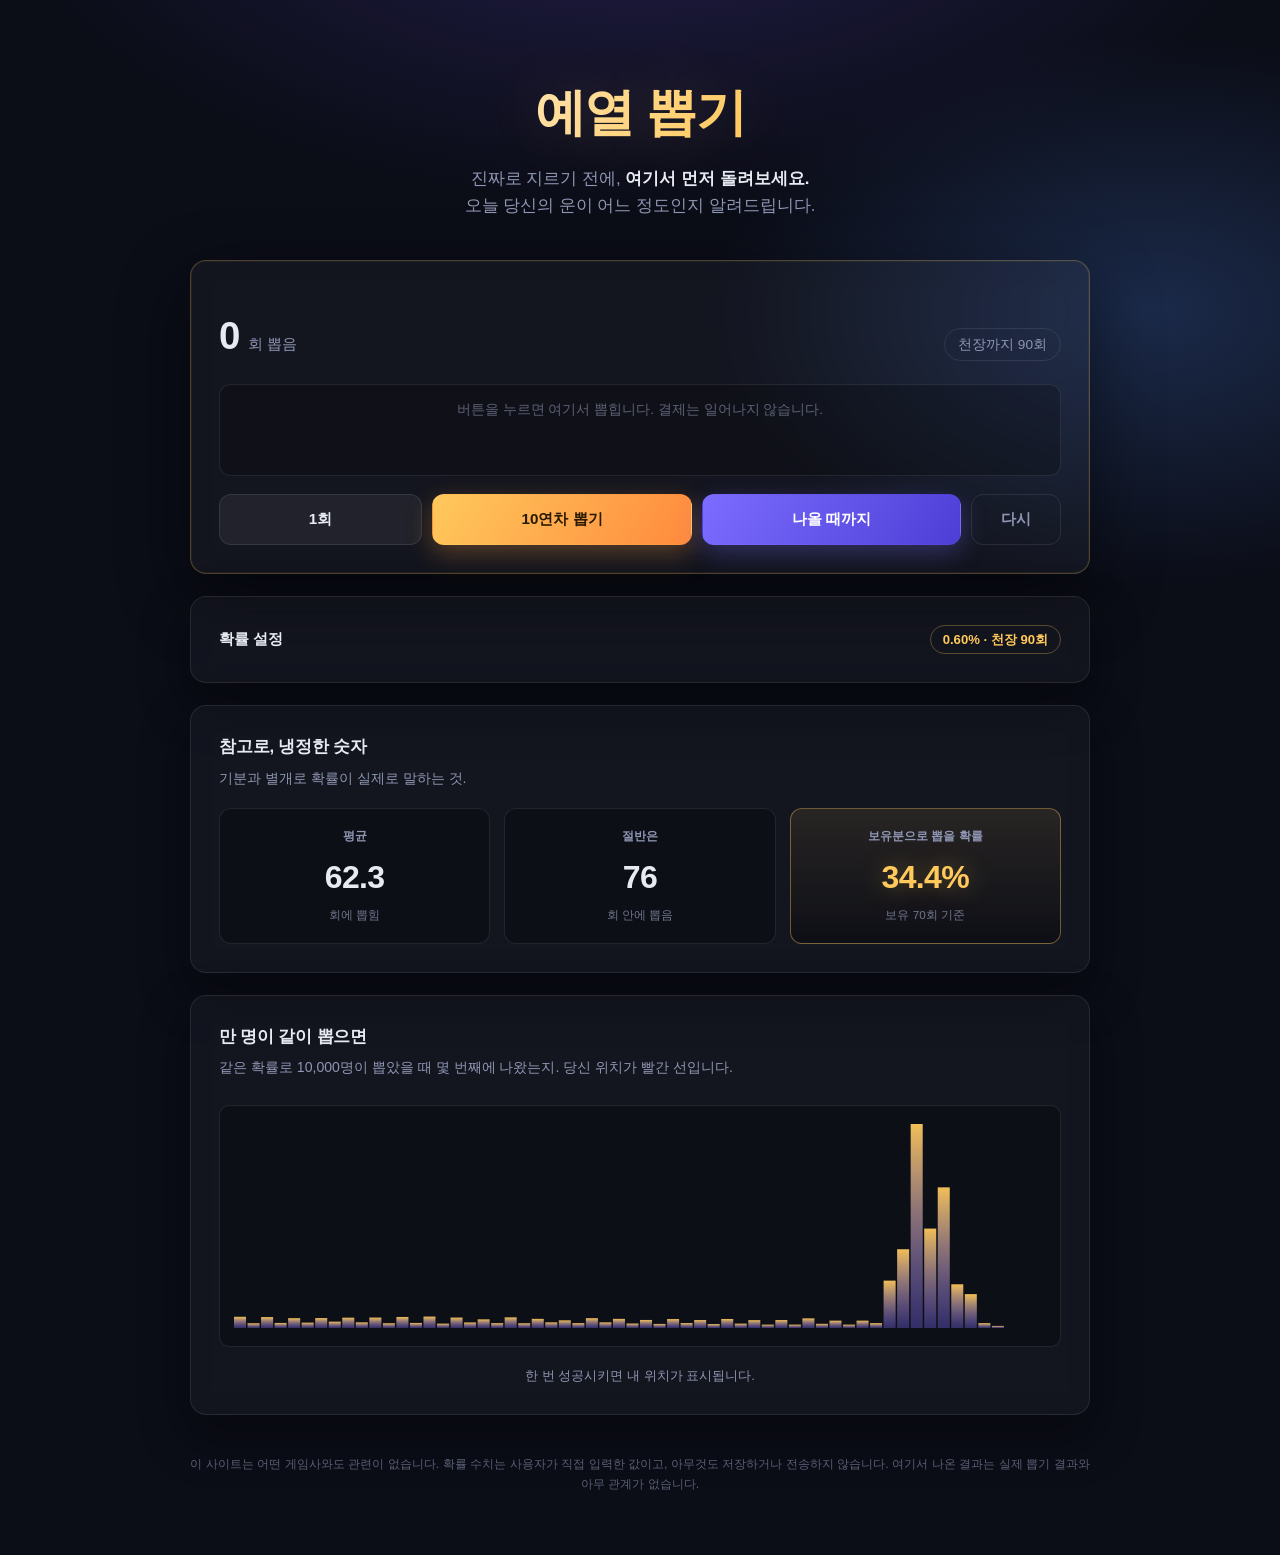
==== index.html @ e7410121 "예열 뽑기 시뮬레이터 첫 구현 진짜 가챠 전에 운을 시험하는 예행 뽑기. 계산기가 아니라 의식(ritual)이 상품이므로 뽑기 버튼을 최상단에, 확률 설정은 접어두고, 결과는 숫자" ====
<!DOCTYPE html>
<html lang="ko">
<head>
<meta charset="UTF-8">
<meta name="viewport" content="width=device-width, initial-scale=1.0">
<title>예열 뽑기 — 진짜 가챠 전에 돌려보는 운세 시뮬레이터</title>
<meta name="description" content="진짜 뽑기 전에 여기서 먼저 돌리세요. 오늘의 운이 상위 몇 %인지 판정해드립니다. 돈 안 드는 가챠, 예열 뽑기.">
<link rel="stylesheet" href="style.css">
</head>
<body>

<header class="hero">
  <h1>예열 뽑기</h1>
  <p class="sub">진짜로 지르기 전에, <strong>여기서 먼저 돌려보세요.</strong><br>오늘 당신의 운이 어느 정도인지 알려드립니다.</p>
</header>

<main>

<!-- ========== 1. 메인: 뽑기 ========== -->
<section class="panel panel-main">
  <div class="counter">
    <span id="pullCount">0</span><span class="counter-unit">회 뽑음</span>
    <span class="pity" id="pityText">천장까지 90회</span>
  </div>

  <div class="orbs" id="orbs">
    <div class="empty-msg">버튼을 누르면 여기서 뽑힙니다. 결제는 일어나지 않습니다.</div>
  </div>

  <div class="buttons">
    <button id="pull1" class="btn">1회</button>
    <button id="pull10" class="btn btn-primary">10연차 뽑기</button>
    <button id="pullAuto" class="btn btn-danger">나올 때까지</button>
    <button id="reset" class="btn btn-ghost">다시</button>
  </div>

  <div class="verdict" id="verdict" hidden>
    <div class="verdict-head" id="verdictHead"></div>
    <div class="verdict-rank" id="verdictRank"></div>
    <div class="verdict-omen" id="verdictOmen"></div>
    <div class="verdict-note" id="verdictNote"></div>
    <button class="btn btn-ghost btn-copy" id="copyBtn">결과 복사하기</button>
  </div>

  <div class="saved" id="saved" hidden>
    이번 방문에서 <strong id="savedCount">0</strong>번 대리로 뽑았습니다. 실제 결제 <strong>0원</strong>.
  </div>
</section>

<!-- ========== 2. 설정 (접힘) ========== -->
<section class="panel">
  <details class="setup" id="setupBox">
    <summary>확률 설정 <span class="summary-now" id="summaryNow">0.6% · 천장 90회</span></summary>

    <p class="hint">하는 게임의 확률표를 그대로 넣으세요. 어떤 게임이든 됩니다.</p>
    <div class="grid">
      <label>
        <span>기본 확률 <em>(%)</em></span>
        <input type="number" id="baseRate" value="0.6" min="0.01" max="100" step="0.01">
      </label>
      <label>
        <span>천장 <em>(N회에 확정)</em></span>
        <input type="number" id="hardPity" value="90" min="1" max="1000" step="1">
      </label>
      <label>
        <span>보유 뽑기 횟수</span>
        <input type="number" id="budget" value="70" min="0" max="1000" step="1">
      </label>
    </div>

    <div class="grid">
      <label>
        <span>소프트 천장 시작 <em>(회)</em></span>
        <input type="number" id="softStart" value="74" min="1" max="1000" step="1">
      </label>
      <label>
        <span>회당 상승폭 <em>(%p)</em></span>
        <input type="number" id="softInc" value="6" min="0" max="100" step="0.1">
      </label>
      <label class="check">
        <input type="checkbox" id="softOn" checked>
        <span>소프트 천장 사용</span>
      </label>
    </div>
  </details>
</section>

<!-- ========== 3. 계산 (보조) ========== -->
<section class="panel">
  <h2>참고로, 냉정한 숫자</h2>
  <p class="hint">기분과 별개로 확률이 실제로 말하는 것.</p>
  <div class="statgrid">
    <div class="stat">
      <div class="stat-label">평균</div>
      <div class="stat-value" id="evOut">—</div>
      <div class="stat-foot">회에 뽑힘</div>
    </div>
    <div class="stat">
      <div class="stat-label">절반은</div>
      <div class="stat-value" id="medianOut">—</div>
      <div class="stat-foot">회 안에 뽑음</div>
    </div>
    <div class="stat highlight">
      <div class="stat-label">보유분으로 뽑을 확률</div>
      <div class="stat-value" id="cdfOut">—</div>
      <div class="stat-foot" id="cdfFoot">—</div>
    </div>
  </div>
</section>

<!-- ========== 4. 만 명 분포 ========== -->
<section class="panel">
  <h2>만 명이 같이 뽑으면</h2>
  <p class="hint">같은 확률로 10,000명이 뽑았을 때 몇 번째에 나왔는지. 당신 위치가 빨간 선입니다.</p>
  <canvas id="chart" width="900" height="240"></canvas>
  <div class="chart-legend" id="chartLegend">한 번 성공시키면 내 위치가 표시됩니다.</div>
</section>

</main>

<footer>
  <p>이 사이트는 어떤 게임사와도 관련이 없습니다. 확률 수치는 사용자가 직접 입력한 값이고, 아무것도 저장하거나 전송하지 않습니다. 여기서 나온 결과는 실제 뽑기 결과와 아무 관계가 없습니다.</p>
</footer>

<script src="script.js"></script>
</body>
</html>
---- style.css ----
:root {
  --bg: #0b0d17;
  --bg-2: #131629;
  --panel: rgba(255, 255, 255, 0.035);
  --line: rgba(255, 255, 255, 0.09);
  --text: #e8eaf2;
  --muted: #8f96b3;
  --gold: #ffc95c;
  --gold-deep: #ff8a3d;
  --violet: #7c6cff;
  --red: #ff4d6d;
  --radius: 16px;
}

* { box-sizing: border-box; margin: 0; padding: 0; }

body {
  background:
    radial-gradient(1100px 600px at 50% -10%, #241f4d 0%, transparent 60%),
    radial-gradient(800px 500px at 90% 20%, #1b2a4a 0%, transparent 55%),
    var(--bg);
  color: var(--text);
  font-family: "Pretendard", -apple-system, "Segoe UI", "Malgun Gothic", sans-serif;
  line-height: 1.6;
  min-height: 100vh;
  padding-bottom: 60px;
  -webkit-font-smoothing: antialiased;
}

body.shake { animation: shake 0.45s cubic-bezier(.36,.07,.19,.97); }
@keyframes shake {
  10%, 90% { transform: translate(-2px, 1px); }
  20%, 80% { transform: translate(4px, -2px); }
  30%, 50%, 70% { transform: translate(-7px, 2px); }
  40%, 60% { transform: translate(7px, -1px); }
}

/* ---------- hero ---------- */
.hero {
  text-align: center;
  padding: 72px 20px 40px;
}
.hero h1 {
  font-size: clamp(2rem, 6vw, 3.2rem);
  font-weight: 800;
  letter-spacing: -0.03em;
  background: linear-gradient(120deg, #fff 20%, var(--gold) 60%, var(--gold-deep) 95%);
  -webkit-background-clip: text;
  background-clip: text;
  color: transparent;
  text-shadow: 0 0 60px rgba(255, 201, 92, 0.18);
}
.hero .sub { color: var(--muted); margin-top: 12px; font-size: 1.05rem; }
.hero .sub strong { color: var(--text); }

main {
  max-width: 940px;
  margin: 0 auto;
  padding: 0 20px;
  display: flex;
  flex-direction: column;
  gap: 22px;
}

/* ---------- panel ---------- */
.panel {
  background: var(--panel);
  border: 1px solid var(--line);
  border-radius: var(--radius);
  padding: 28px;
  backdrop-filter: blur(12px);
  box-shadow: 0 20px 50px rgba(0, 0, 0, 0.35);
}
.panel h2 {
  font-size: 1.05rem;
  font-weight: 700;
  letter-spacing: -0.01em;
  margin-bottom: 6px;
}
.hint { color: var(--muted); font-size: 0.88rem; margin-bottom: 18px; }

/* ---------- inputs ---------- */
.grid {
  display: grid;
  grid-template-columns: repeat(auto-fit, minmax(180px, 1fr));
  gap: 14px;
  margin-top: 14px;
}
label { display: flex; flex-direction: column; gap: 7px; }
label > span { font-size: 0.82rem; color: var(--muted); font-weight: 600; }
label em { font-style: normal; opacity: 0.65; font-weight: 400; }

input[type="number"] {
  background: rgba(0, 0, 0, 0.3);
  border: 1px solid var(--line);
  border-radius: 10px;
  color: var(--text);
  font-size: 1.15rem;
  font-weight: 700;
  font-variant-numeric: tabular-nums;
  padding: 12px 14px;
  width: 100%;
  transition: border-color 0.15s, box-shadow 0.15s;
}
input[type="number"]:focus {
  outline: none;
  border-color: var(--gold);
  box-shadow: 0 0 0 3px rgba(255, 201, 92, 0.13);
}

label.check { flex-direction: row; align-items: center; gap: 9px; align-self: end; padding-bottom: 12px; }
label.check input { width: 18px; height: 18px; accent-color: var(--gold); }
label.check span { color: var(--text); }

/* ---------- 메인 패널 (뽑기존) ---------- */
.panel-main {
  border-color: rgba(255, 201, 92, 0.25);
  box-shadow: 0 24px 70px rgba(0, 0, 0, 0.45), 0 0 0 1px rgba(255, 201, 92, 0.06) inset;
}

/* ---------- 설정 (접힘) ---------- */
.setup summary {
  cursor: pointer;
  font-size: 0.95rem;
  font-weight: 700;
  user-select: none;
  display: flex;
  align-items: center;
  gap: 10px;
}
.setup summary:hover { color: var(--gold); }
.summary-now {
  margin-left: auto;
  font-weight: 600;
  font-size: 0.82rem;
  color: var(--gold);
  font-variant-numeric: tabular-nums;
  border: 1px solid rgba(255, 201, 92, 0.3);
  border-radius: 999px;
  padding: 3px 12px;
}
.setup[open] summary { margin-bottom: 6px; }

/* ---------- stats ---------- */
.statgrid {
  display: grid;
  grid-template-columns: repeat(auto-fit, minmax(180px, 1fr));
  gap: 14px;
  margin-top: 16px;
}
.stat {
  background: rgba(0, 0, 0, 0.25);
  border: 1px solid var(--line);
  border-radius: 12px;
  padding: 18px;
  text-align: center;
}
.stat.highlight {
  border-color: rgba(255, 201, 92, 0.4);
  background: linear-gradient(180deg, rgba(255, 201, 92, 0.09), rgba(0, 0, 0, 0.25));
}
.stat-label { font-size: 0.78rem; color: var(--muted); font-weight: 600; }
.stat-value {
  font-size: 2rem;
  font-weight: 800;
  font-variant-numeric: tabular-nums;
  margin: 6px 0 2px;
  letter-spacing: -0.02em;
}
.stat.highlight .stat-value { color: var(--gold); text-shadow: 0 0 24px rgba(255, 201, 92, 0.35); }
.stat-foot { font-size: 0.74rem; color: var(--muted); opacity: 0.75; }

/* ---------- counter ---------- */
.counter {
  display: flex;
  align-items: baseline;
  gap: 8px;
  margin: 16px 0 18px;
  font-variant-numeric: tabular-nums;
}
#pullCount { font-size: 2.4rem; font-weight: 800; letter-spacing: -0.02em; }
.counter-unit { color: var(--muted); font-size: 0.95rem; }
.pity {
  margin-left: auto;
  font-size: 0.85rem;
  color: var(--muted);
  border: 1px solid var(--line);
  border-radius: 999px;
  padding: 5px 13px;
}
.pity.close { color: var(--gold); border-color: rgba(255, 201, 92, 0.45); }

/* ---------- orbs ---------- */
.orbs {
  display: flex;
  flex-wrap: wrap;
  gap: 8px;
  min-height: 92px;
  align-content: flex-start;
  background: rgba(0, 0, 0, 0.22);
  border: 1px solid var(--line);
  border-radius: 12px;
  padding: 14px;
  max-height: 220px;
  overflow-y: auto;
}
.empty-msg { color: var(--muted); font-size: 0.85rem; margin: auto; opacity: 0.6; }

.orb {
  width: 34px;
  height: 34px;
  border-radius: 50%;
  flex: 0 0 auto;
  background: radial-gradient(circle at 32% 30%, #4c5170, #23263a);
  border: 1px solid rgba(255, 255, 255, 0.08);
  animation: pop 0.28s cubic-bezier(.2, 1.5, .4, 1) backwards;
}
.orb.hit {
  background: radial-gradient(circle at 32% 30%, #fff2cc, var(--gold) 45%, var(--gold-deep));
  border-color: #ffe9b0;
  box-shadow: 0 0 24px rgba(255, 201, 92, 0.8), 0 0 60px rgba(255, 138, 61, 0.45);
  animation: pop 0.28s cubic-bezier(.2, 1.5, .4, 1) backwards, glow 1.4s ease-in-out infinite alternate;
}
@keyframes pop {
  from { transform: scale(0.2); opacity: 0; }
  to { transform: scale(1); opacity: 1; }
}
@keyframes glow {
  from { box-shadow: 0 0 20px rgba(255, 201, 92, 0.6), 0 0 44px rgba(255, 138, 61, 0.3); }
  to   { box-shadow: 0 0 34px rgba(255, 201, 92, 1), 0 0 80px rgba(255, 138, 61, 0.6); }
}

/* ---------- buttons ---------- */
.buttons { display: flex; flex-wrap: wrap; gap: 10px; margin-top: 18px; }
.btn {
  flex: 1 1 auto;
  min-width: 120px;
  border: 1px solid var(--line);
  background: rgba(255, 255, 255, 0.06);
  color: var(--text);
  font-family: inherit;
  font-size: 0.95rem;
  font-weight: 700;
  padding: 14px 18px;
  border-radius: 12px;
  cursor: pointer;
  transition: transform 0.12s, filter 0.15s, box-shadow 0.15s;
}
.btn:hover { filter: brightness(1.25); }
.btn:active { transform: scale(0.965); }
.btn:disabled { opacity: 0.4; cursor: not-allowed; }
.btn-primary {
  background: linear-gradient(120deg, var(--gold), var(--gold-deep));
  border-color: transparent;
  color: #2a1a00;
  box-shadow: 0 8px 26px rgba(255, 160, 60, 0.3);
}
.btn-danger {
  background: linear-gradient(120deg, var(--violet), #4d3fd6);
  border-color: transparent;
  color: #fff;
  box-shadow: 0 8px 26px rgba(124, 108, 255, 0.3);
}
.btn-ghost { background: transparent; color: var(--muted); flex: 0 0 auto; min-width: 90px; }

/* ---------- verdict ---------- */
.verdict {
  margin-top: 20px;
  padding: 22px;
  border-radius: 12px;
  text-align: center;
  border: 1px solid rgba(255, 201, 92, 0.35);
  background: linear-gradient(180deg, rgba(255, 201, 92, 0.12), rgba(0, 0, 0, 0.2));
  animation: rise 0.45s cubic-bezier(.2, .9, .3, 1) backwards;
}
@keyframes rise {
  from { transform: translateY(14px); opacity: 0; }
  to { transform: translateY(0); opacity: 1; }
}
.verdict-head { font-size: 1rem; color: var(--muted); font-weight: 600; }
.verdict-rank {
  font-size: clamp(1.8rem, 5vw, 2.6rem);
  font-weight: 800;
  letter-spacing: -0.02em;
  margin: 4px 0 2px;
  color: var(--gold);
  text-shadow: 0 0 30px rgba(255, 201, 92, 0.4);
}
.verdict-omen {
  font-size: 1.25rem;
  font-weight: 700;
  margin-bottom: 6px;
}
.verdict-note { color: var(--muted); font-size: 0.9rem; }
.btn-copy { margin-top: 16px; flex: 0 0 auto; }

/* ---------- 세션 카운터 ---------- */
.saved {
  margin-top: 16px;
  text-align: center;
  font-size: 0.85rem;
  color: var(--muted);
}
.saved strong { color: var(--gold); font-variant-numeric: tabular-nums; }

/* ---------- chart ---------- */
#chart {
  width: 100%;
  height: auto;
  margin-top: 8px;
  border-radius: 10px;
  background: rgba(0, 0, 0, 0.25);
  border: 1px solid var(--line);
}
.chart-legend { margin-top: 10px; font-size: 0.82rem; color: var(--muted); text-align: center; }

footer {
  max-width: 940px;
  margin: 40px auto 0;
  padding: 0 20px;
  color: var(--muted);
  font-size: 0.78rem;
  opacity: 0.6;
  text-align: center;
}

@media (prefers-reduced-motion: reduce) {
  *, *::before, *::after { animation: none !important; transition: none !important; }
}
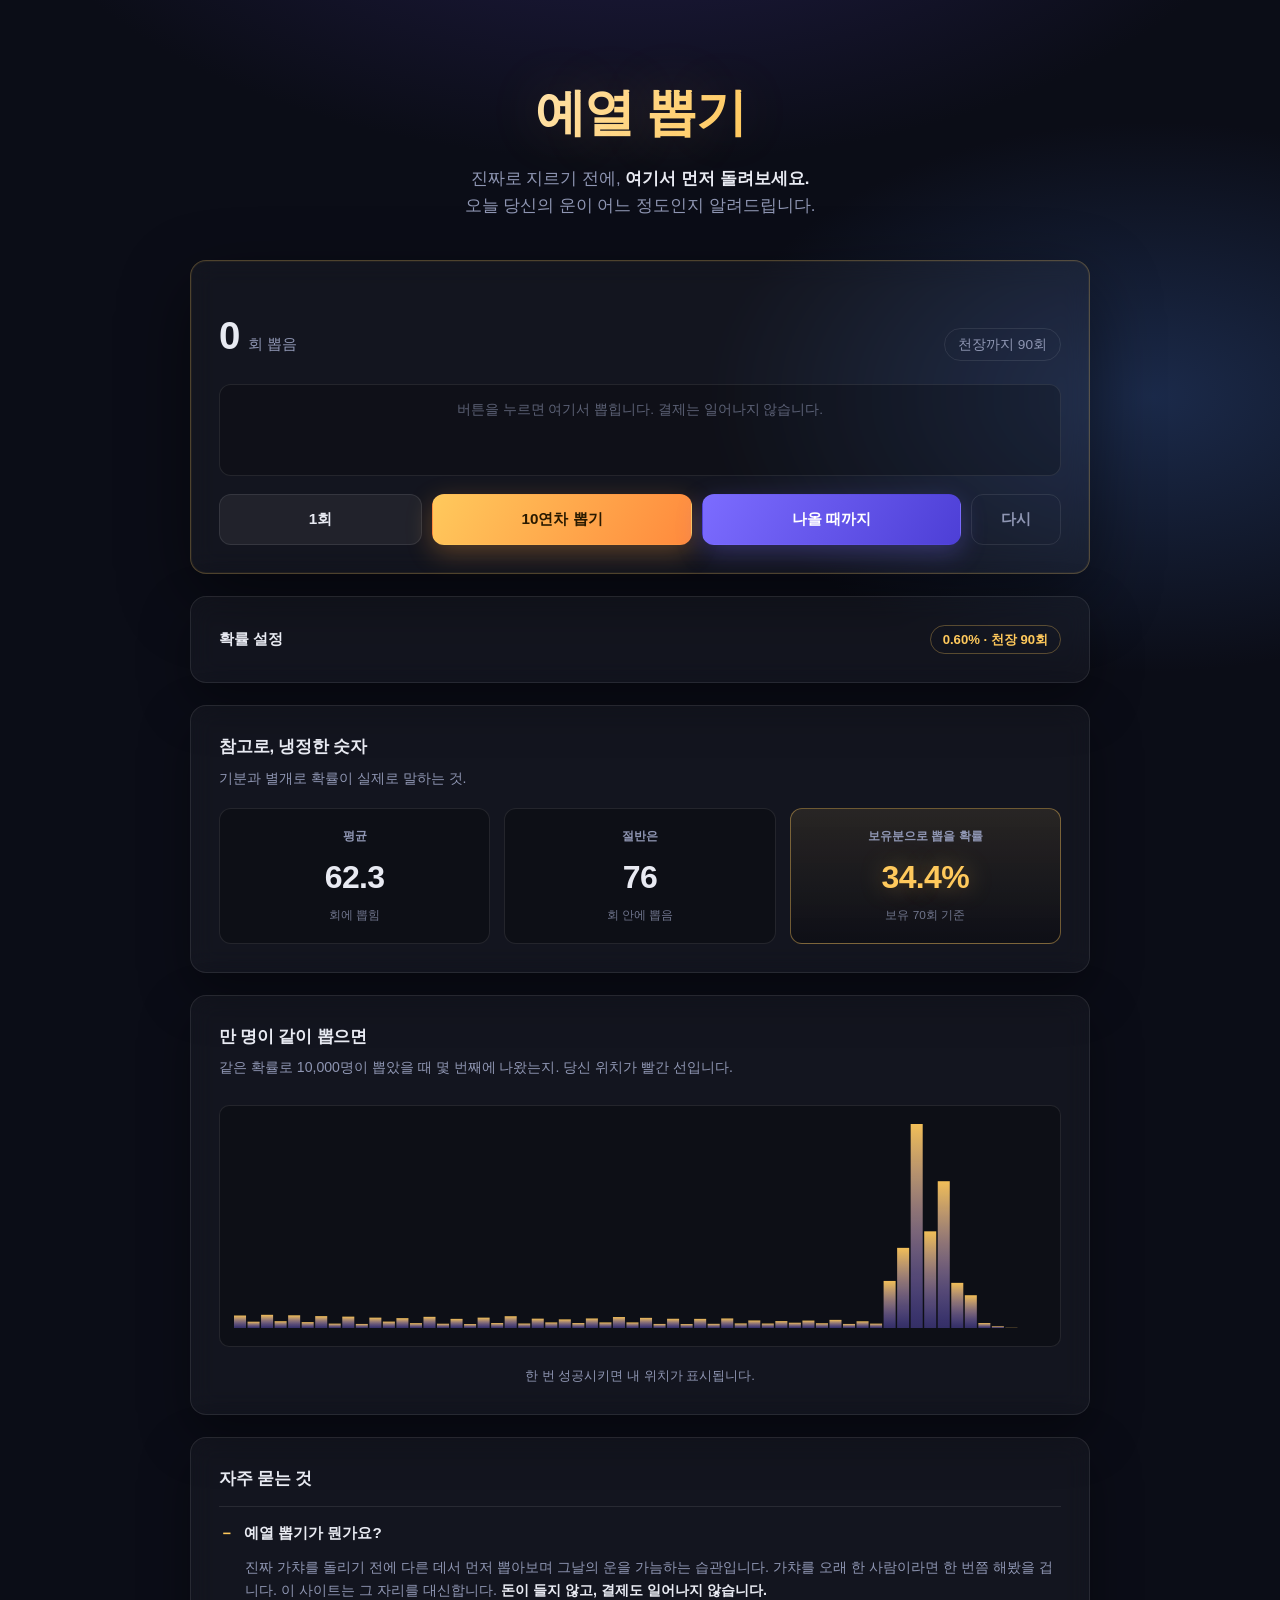
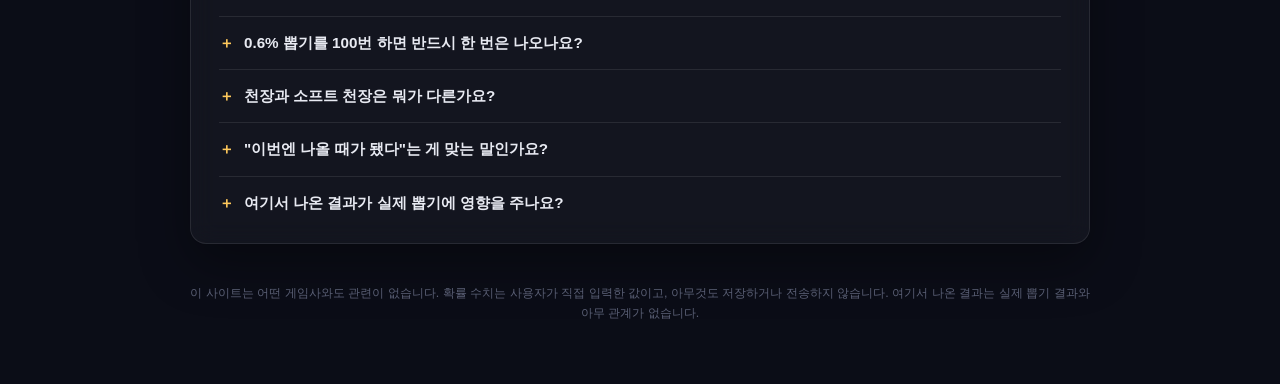
==== commit c3b17a36: "SEO 최적화: 메타데이터·구조화 데이터·FAQ·사이트맵 - canonical, OG/트위터 카드, theme-color, 파비콘 추가 - JSON-LD: WebApplicatio" ====
--- a/index.html
+++ b/index.html
@@ -3,9 +3,72 @@
 <head>
 <meta charset="UTF-8">
 <meta name="viewport" content="width=device-width, initial-scale=1.0">
-<title>예열 뽑기 — 진짜 가챠 전에 돌려보는 운세 시뮬레이터</title>
-<meta name="description" content="진짜 뽑기 전에 여기서 먼저 돌리세요. 오늘의 운이 상위 몇 %인지 판정해드립니다. 돈 안 드는 가챠, 예열 뽑기.">
+<title>예열 뽑기 — 가챠 뽑기 시뮬레이터 · 천장 확률 계산기</title>
+<meta name="description" content="진짜 뽑기 전에 여기서 먼저 돌려보세요. 확률과 천장을 넣으면 뽑기를 시뮬레이션하고, 당신의 운이 상위 몇 %인지 판정합니다. 무료·설치 불필요·결제 없음.">
+<link rel="canonical" href="https://preheat-gacha.pages.dev/">
+<meta name="robots" content="index, follow, max-image-preview:large">
+<meta name="theme-color" content="#0b0d17">
+
+<meta property="og:type" content="website">
+<meta property="og:site_name" content="예열 뽑기">
+<meta property="og:locale" content="ko_KR">
+<meta property="og:url" content="https://preheat-gacha.pages.dev/">
+<meta property="og:title" content="예열 뽑기 — 가챠 뽑기 시뮬레이터 · 천장 확률 계산기">
+<meta property="og:description" content="진짜로 지르기 전에, 여기서 먼저 돌려보세요. 오늘 당신의 운이 상위 몇 %인지 알려드립니다.">
+<meta property="og:image" content="https://preheat-gacha.pages.dev/og.png">
+<meta property="og:image:width" content="1200">
+<meta property="og:image:height" content="630">
+
+<meta name="twitter:card" content="summary_large_image">
+<meta name="twitter:title" content="예열 뽑기 — 가챠 뽑기 시뮬레이터">
+<meta name="twitter:description" content="진짜로 지르기 전에, 여기서 먼저 돌려보세요. 오늘 당신의 운이 상위 몇 %인지 알려드립니다.">
+<meta name="twitter:image" content="https://preheat-gacha.pages.dev/og.png">
+
+<link rel="icon" href="favicon.svg" type="image/svg+xml">
 <link rel="stylesheet" href="style.css">
+
+<script type="application/ld+json">
+{
+  "@context": "https://schema.org",
+  "@graph": [
+    {
+      "@type": "WebApplication",
+      "name": "예열 뽑기",
+      "url": "https://preheat-gacha.pages.dev/",
+      "applicationCategory": "GameApplication",
+      "operatingSystem": "All",
+      "inLanguage": "ko",
+      "description": "확률과 천장을 입력하면 가챠 뽑기를 시뮬레이션하고 운을 백분위로 판정하는 무료 웹 도구.",
+      "offers": { "@type": "Offer", "price": "0", "priceCurrency": "KRW" }
+    },
+    {
+      "@type": "FAQPage",
+      "mainEntity": [
+        {
+          "@type": "Question",
+          "name": "예열 뽑기가 뭔가요?",
+          "acceptedAnswer": { "@type": "Answer", "text": "진짜 가챠를 돌리기 전에 다른 곳에서 먼저 뽑아보며 그날의 운을 가늠하는 습관입니다. 이 사이트는 그 자리를 대신합니다. 돈이 들지 않고 결제도 일어나지 않습니다." }
+        },
+        {
+          "@type": "Question",
+          "name": "0.6% 뽑기를 100번 하면 반드시 한 번은 나오나요?",
+          "acceptedAnswer": { "@type": "Answer", "text": "아닙니다. 100번 모두 실패할 확률은 약 54.7%입니다. 절반이 넘는 사람이 100번을 돌리고도 못 뽑습니다. 확률은 시행을 거듭한다고 쌓이지 않습니다." }
+        },
+        {
+          "@type": "Question",
+          "name": "천장과 소프트 천장은 무엇이 다른가요?",
+          "acceptedAnswer": { "@type": "Answer", "text": "천장(하드 천장)은 정해진 횟수에 도달하면 무조건 나오게 하는 장치입니다. 소프트 천장은 그 직전 구간부터 확률이 조금씩 올라가는 장치입니다. 그래서 실제 평균 뽑기 횟수는 천장 횟수보다 훨씬 작습니다." }
+        },
+        {
+          "@type": "Question",
+          "name": "여기서 나온 결과가 실제 뽑기에 영향을 주나요?",
+          "acceptedAnswer": { "@type": "Answer", "text": "전혀 없습니다. 이 사이트의 난수와 게임의 난수는 아무 관계가 없습니다. 재미와 욕구 해소를 위한 도구입니다." }
+        }
+      ]
+    }
+  ]
+}
+</script>
 </head>
 <body>
 
@@ -116,6 +179,36 @@
   <div class="chart-legend" id="chartLegend">한 번 성공시키면 내 위치가 표시됩니다.</div>
 </section>
 
+<!-- ========== 5. 읽을거리 ========== -->
+<section class="panel faq">
+  <h2>자주 묻는 것</h2>
+
+  <details open>
+    <summary>예열 뽑기가 뭔가요?</summary>
+    <p>진짜 가챠를 돌리기 전에 다른 데서 먼저 뽑아보며 그날의 운을 가늠하는 습관입니다. 가챠를 오래 한 사람이라면 한 번쯤 해봤을 겁니다. 이 사이트는 그 자리를 대신합니다. <strong>돈이 들지 않고, 결제도 일어나지 않습니다.</strong></p>
+  </details>
+
+  <details>
+    <summary>0.6% 뽑기를 100번 하면 반드시 한 번은 나오나요?</summary>
+    <p>아닙니다. 100번을 전부 실패할 확률이 <strong>약 54.7%</strong>입니다. 절반이 넘는 사람이 100번을 돌리고도 못 뽑는다는 뜻입니다. 확률은 시행을 거듭한다고 차곡차곡 쌓이지 않습니다. 매 뽑기는 앞의 결과를 기억하지 못합니다.</p>
+  </details>
+
+  <details>
+    <summary>천장과 소프트 천장은 뭐가 다른가요?</summary>
+    <p><strong>천장(하드 천장)</strong>은 정해진 횟수에 도달하면 무조건 나오게 하는 장치입니다. <strong>소프트 천장</strong>은 그 직전 구간부터 확률이 조금씩 올라가는 장치고요. 소프트 천장이 있으면 실제 평균 뽑기 횟수가 천장 횟수보다 훨씬 작아집니다. 위의 "냉정한 숫자"가 그걸 계산해줍니다.</p>
+  </details>
+
+  <details>
+    <summary>"이번엔 나올 때가 됐다"는 게 맞는 말인가요?</summary>
+    <p>틀린 말입니다. <strong>도박사의 오류</strong>라고 부릅니다. 90번 연속으로 실패했어도, 소프트 천장이 없다면 91번째 확률은 여전히 첫 번째와 똑같습니다. 확률이 실제로 오르는 건 게임이 소프트 천장을 넣어줬을 때뿐입니다.</p>
+  </details>
+
+  <details>
+    <summary>여기서 나온 결과가 실제 뽑기에 영향을 주나요?</summary>
+    <p><strong>전혀 없습니다.</strong> 이 사이트의 난수와 게임 서버의 난수는 아무 관계가 없습니다. 여기서 대운이 떴다고 실제로 잘 뽑히지 않고, 최하위권이 떴다고 실제로 안 나오는 것도 아닙니다. 재미와 욕구 해소를 위한 도구입니다.</p>
+  </details>
+</section>
+
 </main>
 
 <footer>
--- a/style.css
+++ b/style.css
@@ -314,6 +314,40 @@
 }
 .chart-legend { margin-top: 10px; font-size: 0.82rem; color: var(--muted); text-align: center; }
 
+/* ---------- FAQ ---------- */
+.faq h2 { margin-bottom: 14px; }
+.faq details {
+  border-top: 1px solid var(--line);
+  padding: 14px 0;
+}
+.faq details:last-child { padding-bottom: 0; }
+.faq summary {
+  cursor: pointer;
+  font-weight: 700;
+  font-size: 0.95rem;
+  list-style: none;
+  display: flex;
+  align-items: center;
+  gap: 10px;
+  user-select: none;
+}
+.faq summary::-webkit-details-marker { display: none; }
+.faq summary::before {
+  content: "＋";
+  color: var(--gold);
+  font-weight: 700;
+  flex: 0 0 auto;
+}
+.faq details[open] summary::before { content: "－"; }
+.faq summary:hover { color: var(--gold); }
+.faq details p {
+  color: var(--muted);
+  font-size: 0.9rem;
+  margin-top: 10px;
+  padding-left: 26px;
+}
+.faq details p strong { color: var(--text); }
+
 footer {
   max-width: 940px;
   margin: 40px auto 0;
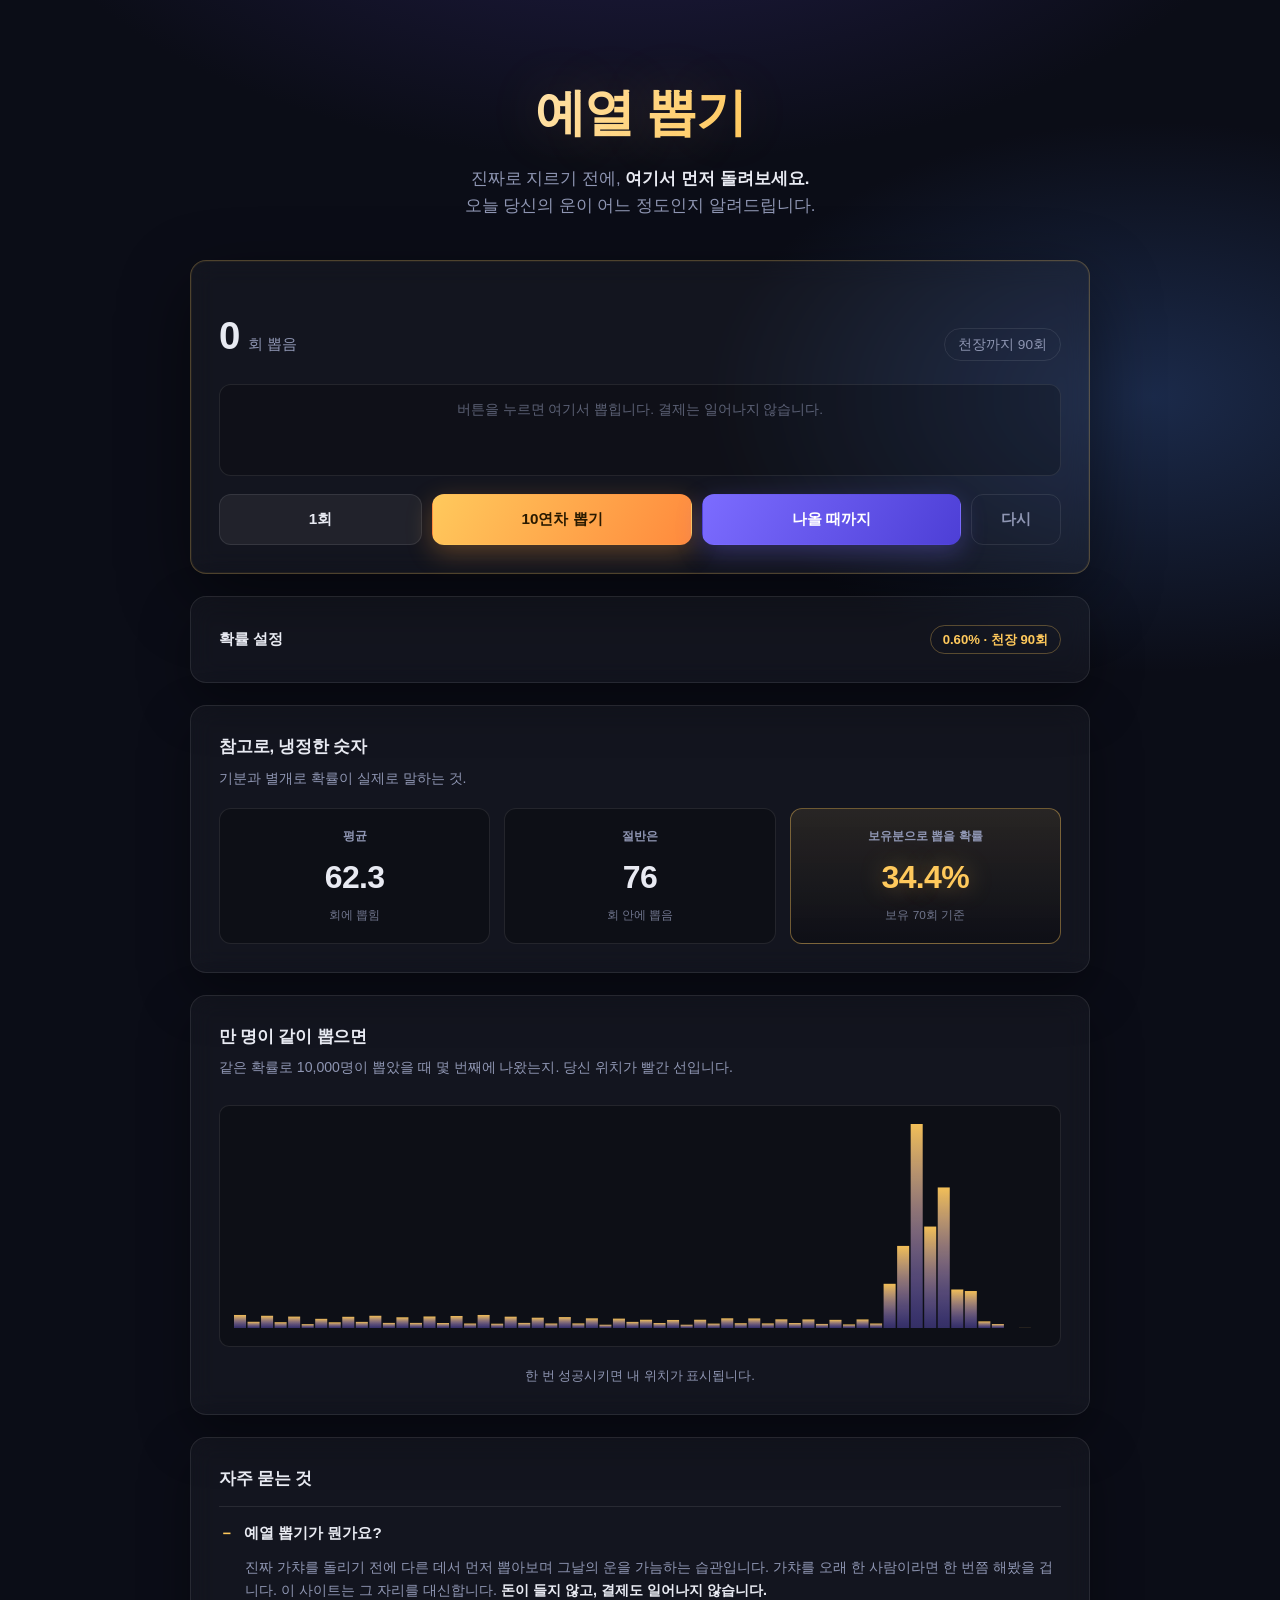
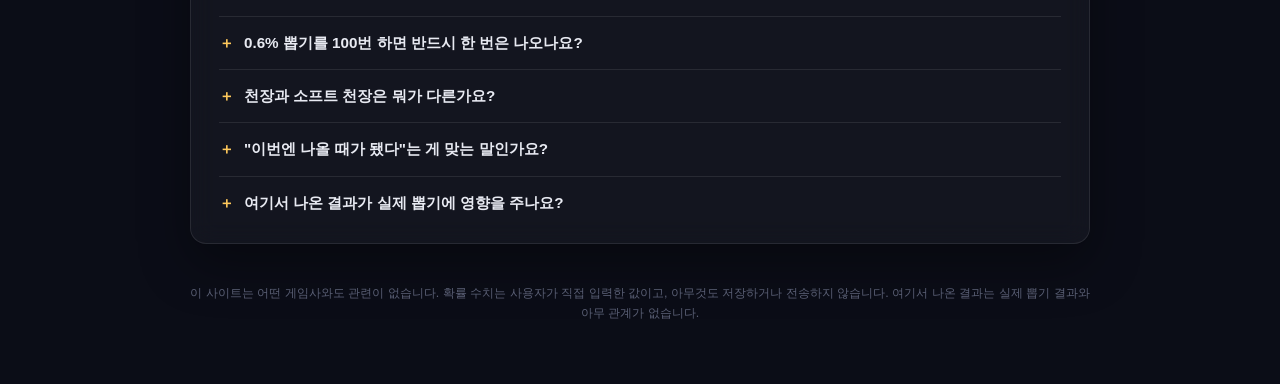
==== commit 5d29360c: "구글 서치콘솔 소유권 확인 메타태그 추가 Co-Authored-By: Claude Opus 4.8 <noreply@anthropic.com>" ====
--- a/index.html
+++ b/index.html
@@ -3,6 +3,7 @@
 <head>
 <meta charset="UTF-8">
 <meta name="viewport" content="width=device-width, initial-scale=1.0">
+<meta name="google-site-verification" content="WRurQAhEFgdYckEPpHq4rOQLL2hGWv7mJ7bRnYu2nJo" />
 <title>예열 뽑기 — 가챠 뽑기 시뮬레이터 · 천장 확률 계산기</title>
 <meta name="description" content="진짜 뽑기 전에 여기서 먼저 돌려보세요. 확률과 천장을 넣으면 뽑기를 시뮬레이션하고, 당신의 운이 상위 몇 %인지 판정합니다. 무료·설치 불필요·결제 없음.">
 <link rel="canonical" href="https://preheat-gacha.pages.dev/">
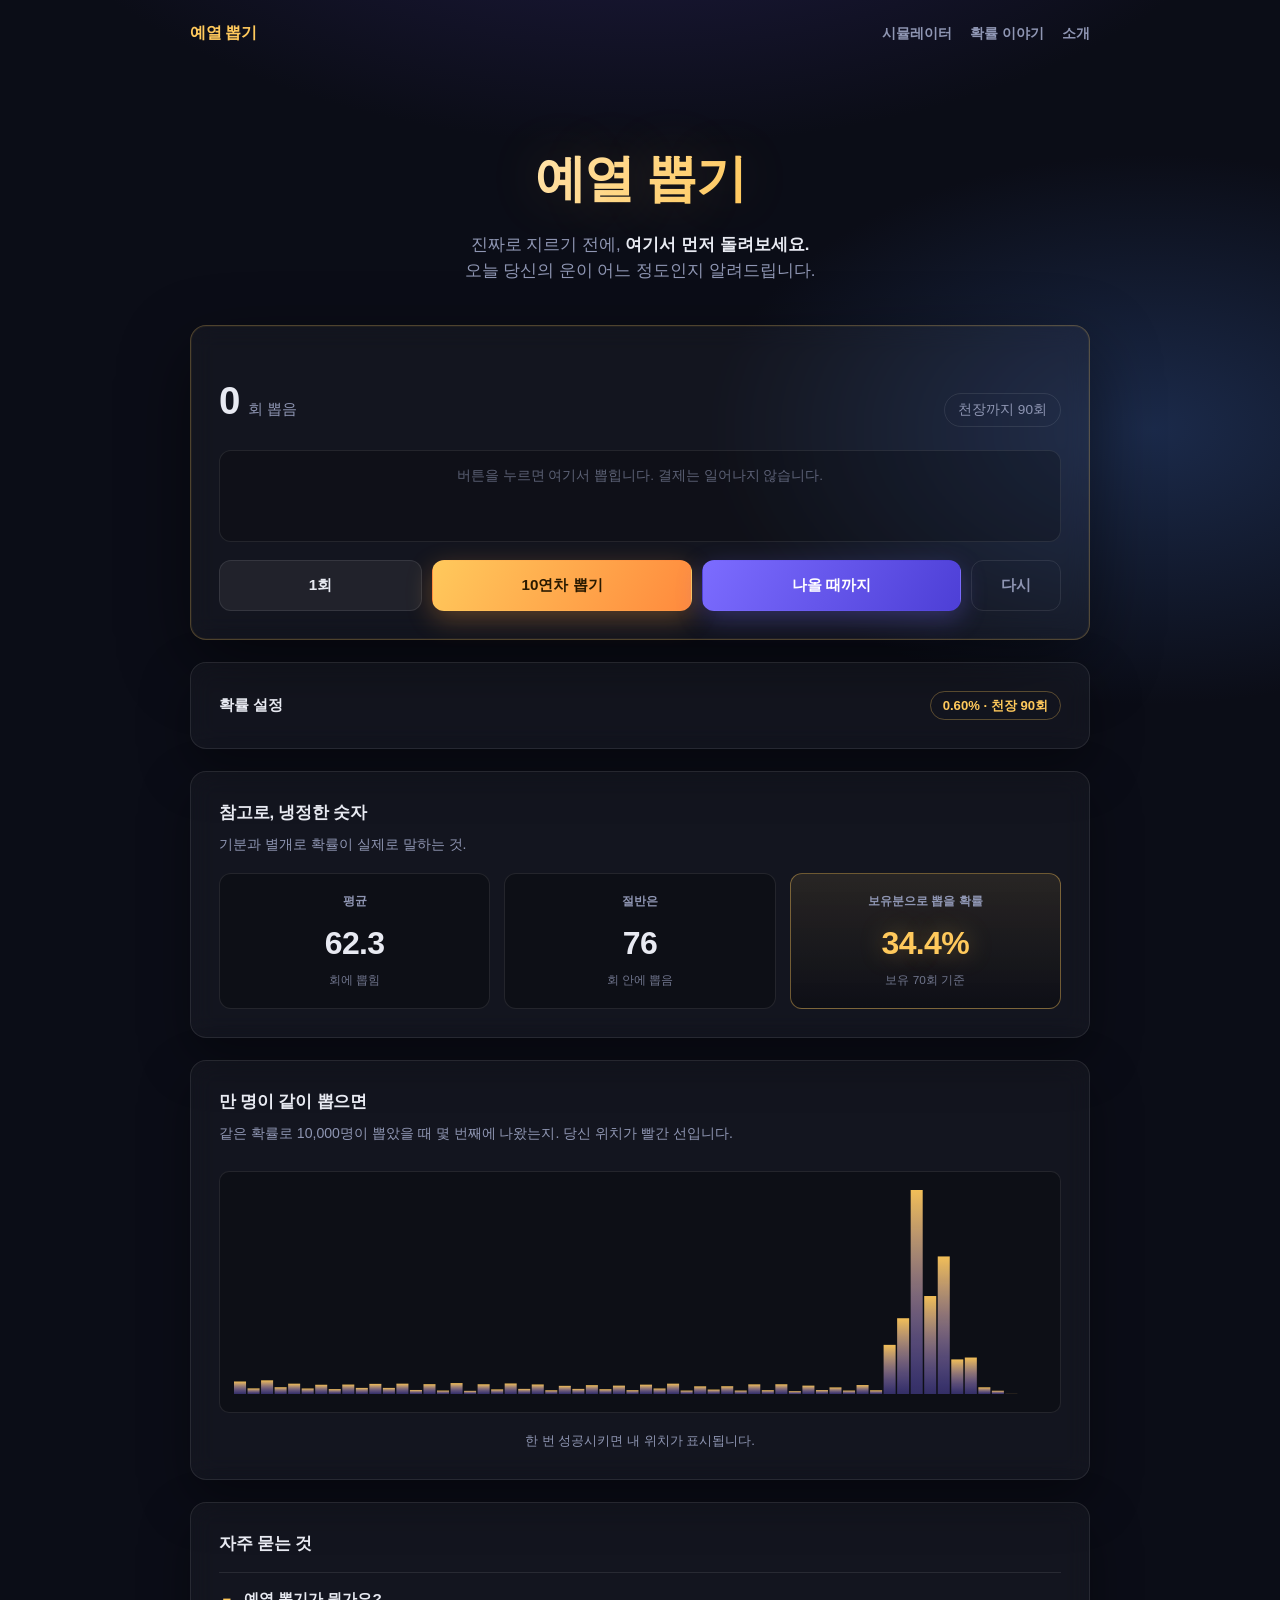
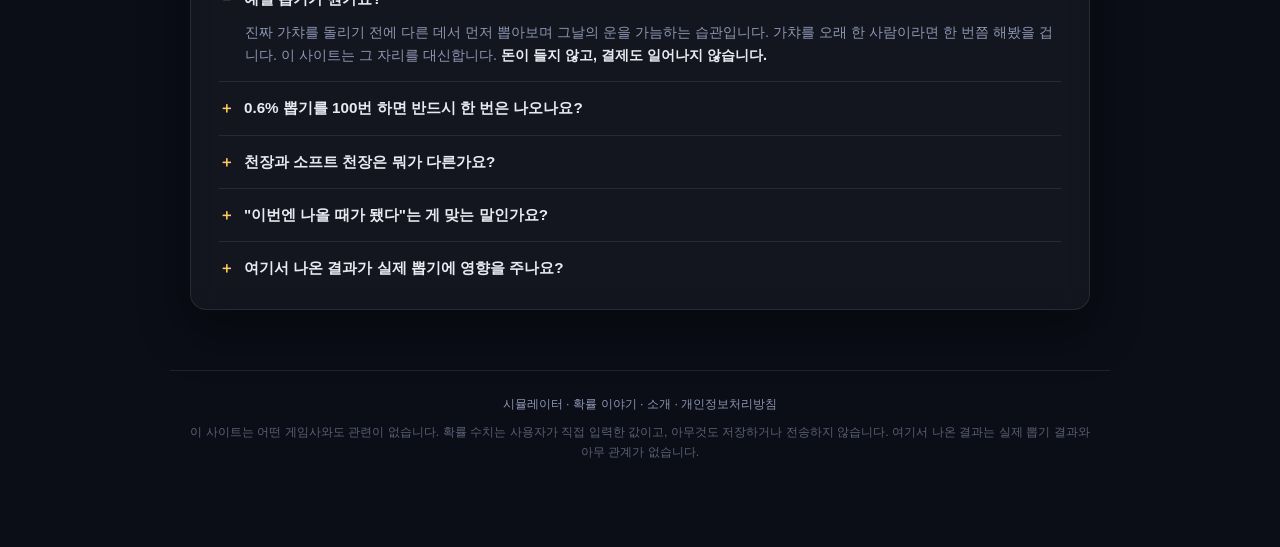
==== commit aa193a79: "사이트 골격: 내비게이션·개인정보처리방침·소개·글 목록·첫 글 애드센스 심사는 도구 한 장짜리 사이트를 "가치 없는 콘텐츠"로 반려하므로, 글을 채워 넣을 틀부터 세운다.  - 전" ====
--- a/index.html
+++ b/index.html
@@ -73,6 +73,15 @@
 </head>
 <body>
 
+<nav class="nav">
+  <a class="nav-brand" href="/">예열 뽑기</a>
+  <div class="nav-links">
+    <a href="/">시뮬레이터</a>
+    <a href="/guide/">확률 이야기</a>
+    <a href="/about.html">소개</a>
+  </div>
+</nav>
+
 <header class="hero">
   <h1>예열 뽑기</h1>
   <p class="sub">진짜로 지르기 전에, <strong>여기서 먼저 돌려보세요.</strong><br>오늘 당신의 운이 어느 정도인지 알려드립니다.</p>
@@ -213,6 +222,7 @@
 </main>
 
 <footer>
+  <p><a href="/">시뮬레이터</a> · <a href="/guide/">확률 이야기</a> · <a href="/about.html">소개</a> · <a href="/privacy.html">개인정보처리방침</a></p>
   <p>이 사이트는 어떤 게임사와도 관련이 없습니다. 확률 수치는 사용자가 직접 입력한 값이고, 아무것도 저장하거나 전송하지 않습니다. 여기서 나온 결과는 실제 뽑기 결과와 아무 관계가 없습니다.</p>
 </footer>
 
--- a/style.css
+++ b/style.css
@@ -348,15 +348,141 @@
 }
 .faq details p strong { color: var(--text); }
 
+/* ---------- 내비게이션 ---------- */
+.nav {
+  max-width: 940px;
+  margin: 0 auto;
+  padding: 20px;
+  display: flex;
+  align-items: center;
+  gap: 20px;
+}
+.nav-brand {
+  font-weight: 800;
+  color: var(--gold);
+  text-decoration: none;
+  letter-spacing: -0.02em;
+}
+.nav-links { margin-left: auto; display: flex; gap: 18px; }
+.nav-links a {
+  color: var(--muted);
+  text-decoration: none;
+  font-size: 0.88rem;
+  font-weight: 600;
+}
+.nav-links a:hover { color: var(--text); }
+
+/* ---------- 문서·글 페이지 ---------- */
+.doc {
+  max-width: 720px;
+  margin: 20px auto 0;
+  padding: 0 20px;
+}
+.doc h1 {
+  font-size: clamp(1.7rem, 4.5vw, 2.4rem);
+  font-weight: 800;
+  letter-spacing: -0.03em;
+  line-height: 1.3;
+  margin-bottom: 10px;
+}
+.doc h2 {
+  font-size: 1.2rem;
+  font-weight: 700;
+  margin: 38px 0 12px;
+  letter-spacing: -0.01em;
+}
+.doc h3 { font-size: 1rem; font-weight: 700; margin: 22px 0 8px; color: var(--gold); }
+.doc p { margin-bottom: 14px; color: #c3c9de; }
+.doc p strong, .doc li strong { color: var(--text); font-weight: 700; }
+.doc .lead { font-size: 1.05rem; color: var(--muted); margin-bottom: 26px; }
+.doc .doc-meta { color: var(--muted); font-size: 0.82rem; margin-bottom: 26px; }
+.doc ul { margin: 0 0 16px 20px; }
+.doc li { color: #c3c9de; margin-bottom: 8px; }
+.doc a { color: var(--gold); }
+
+.doc .crumb { font-size: 0.82rem; margin-bottom: 12px; }
+.doc .crumb a { color: var(--muted); text-decoration: none; }
+.doc .crumb a:hover { color: var(--gold); }
+
+.doc .formula {
+  background: rgba(0, 0, 0, 0.3);
+  border: 1px solid var(--line);
+  border-left: 3px solid var(--gold);
+  border-radius: 8px;
+  padding: 16px 18px;
+  font-size: 1.1rem;
+  text-align: center;
+  font-variant-numeric: tabular-nums;
+}
+
+.doc table {
+  width: 100%;
+  border-collapse: collapse;
+  margin: 16px 0 20px;
+  font-size: 0.92rem;
+}
+.doc th, .doc td {
+  border-bottom: 1px solid var(--line);
+  padding: 11px 12px;
+  text-align: left;
+  font-variant-numeric: tabular-nums;
+}
+.doc th { color: var(--muted); font-size: 0.8rem; font-weight: 700; }
+.doc td { color: #c3c9de; }
+.doc .note { color: var(--gold); font-size: 0.82rem; }
+
+.doc .contact {
+  background: rgba(0, 0, 0, 0.3);
+  border: 1px solid var(--line);
+  border-radius: 8px;
+  padding: 12px 16px;
+  font-weight: 600;
+  color: var(--text);
+}
+
+.doc .cta {
+  margin-top: 34px;
+  text-align: center;
+}
+.doc .cta a {
+  display: inline-block;
+  background: linear-gradient(120deg, var(--gold), var(--gold-deep));
+  color: #2a1a00;
+  font-weight: 700;
+  text-decoration: none;
+  padding: 14px 26px;
+  border-radius: 12px;
+  box-shadow: 0 8px 26px rgba(255, 160, 60, 0.3);
+}
+
+/* ---------- 글 목록 ---------- */
+.postlist { list-style: none; margin: 0; }
+.postlist li { margin-bottom: 12px; }
+.postlist a {
+  display: block;
+  background: var(--panel);
+  border: 1px solid var(--line);
+  border-radius: 12px;
+  padding: 18px 20px;
+  text-decoration: none;
+  transition: border-color 0.15s, transform 0.12s;
+}
+.postlist a:hover { border-color: rgba(255, 201, 92, 0.4); transform: translateY(-2px); }
+.post-title { display: block; font-weight: 700; color: var(--text); margin-bottom: 5px; }
+.post-desc { display: block; font-size: 0.86rem; color: var(--muted); }
+
 footer {
   max-width: 940px;
-  margin: 40px auto 0;
-  padding: 0 20px;
+  margin: 60px auto 0;
+  padding: 24px 20px;
+  border-top: 1px solid var(--line);
   color: var(--muted);
   font-size: 0.78rem;
-  opacity: 0.6;
-  text-align: center;
-}
+  text-align: center;
+}
+footer a { color: var(--muted); text-decoration: none; }
+footer a:hover { color: var(--gold); }
+footer p + p { margin-top: 8px; opacity: 0.6; }
 
 @media (prefers-reduced-motion: reduce) {
   *, *::before, *::after { animation: none !important; transition: none !important; }
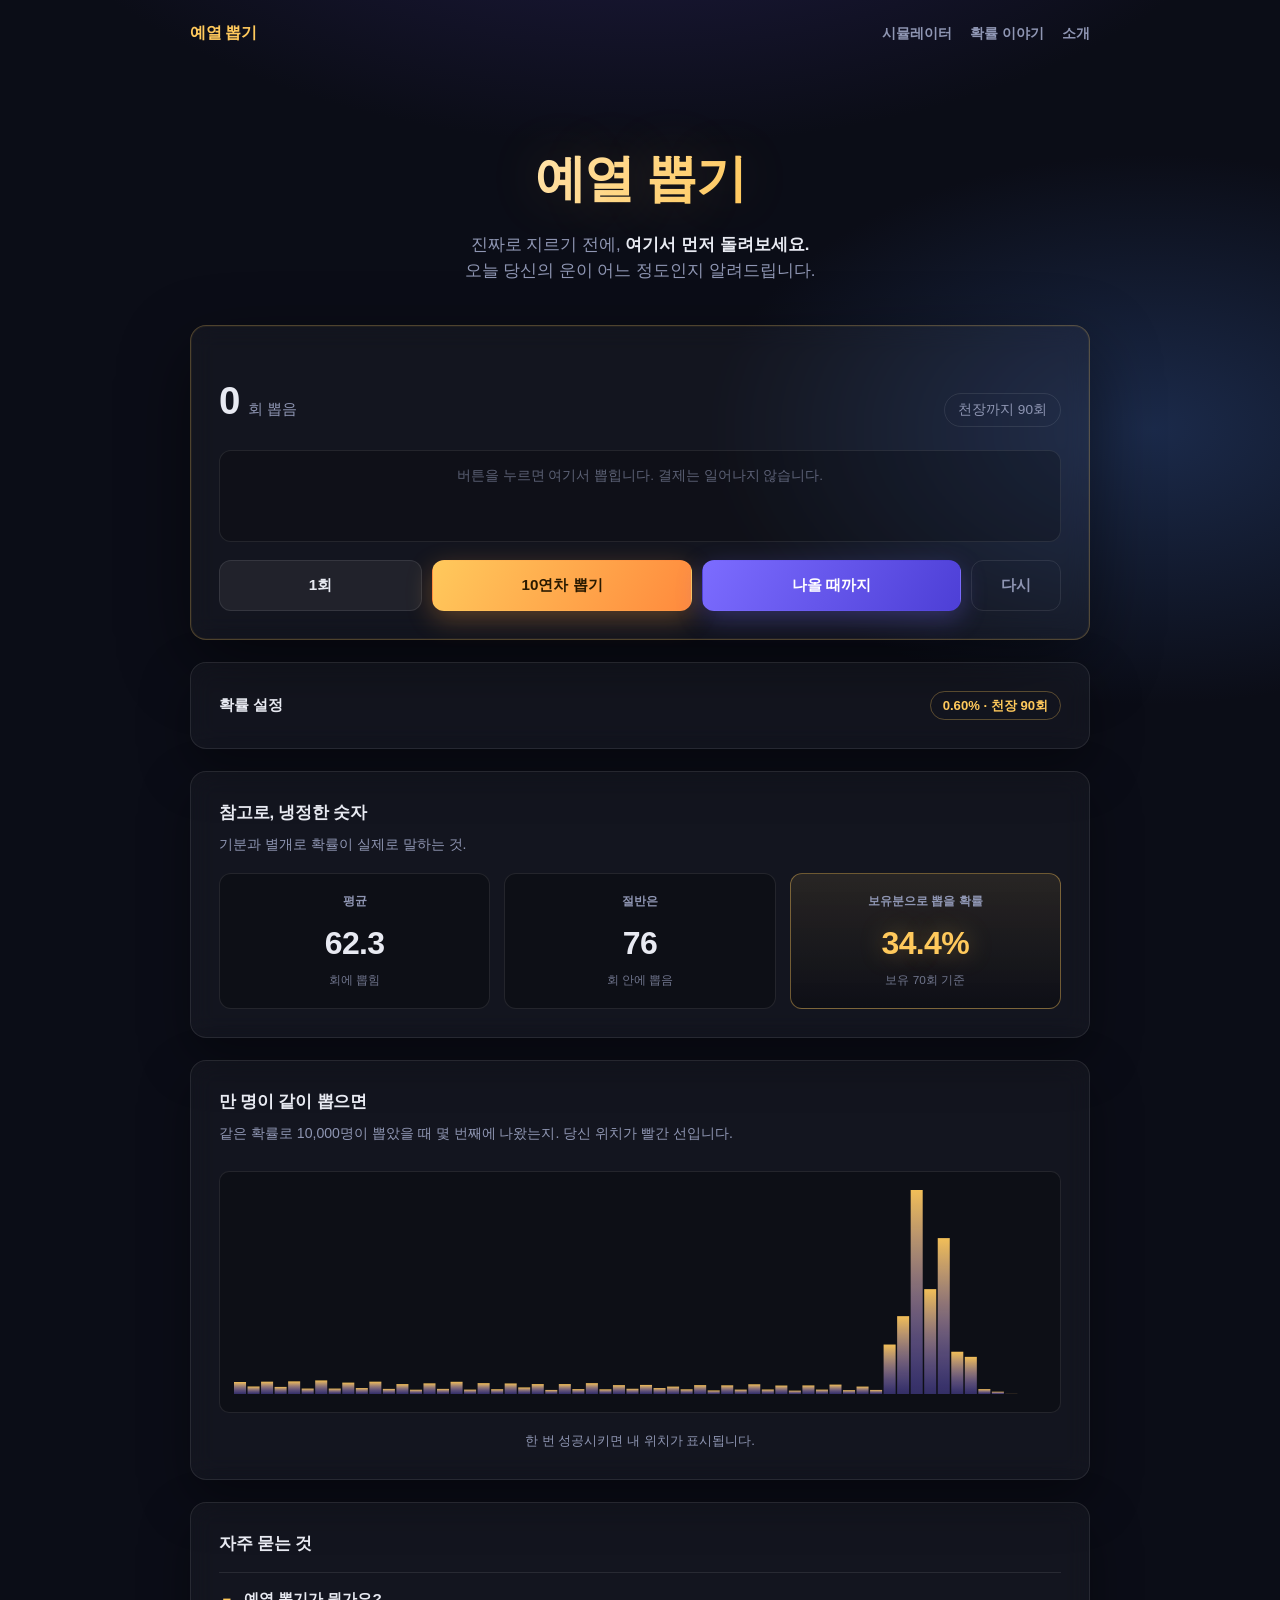
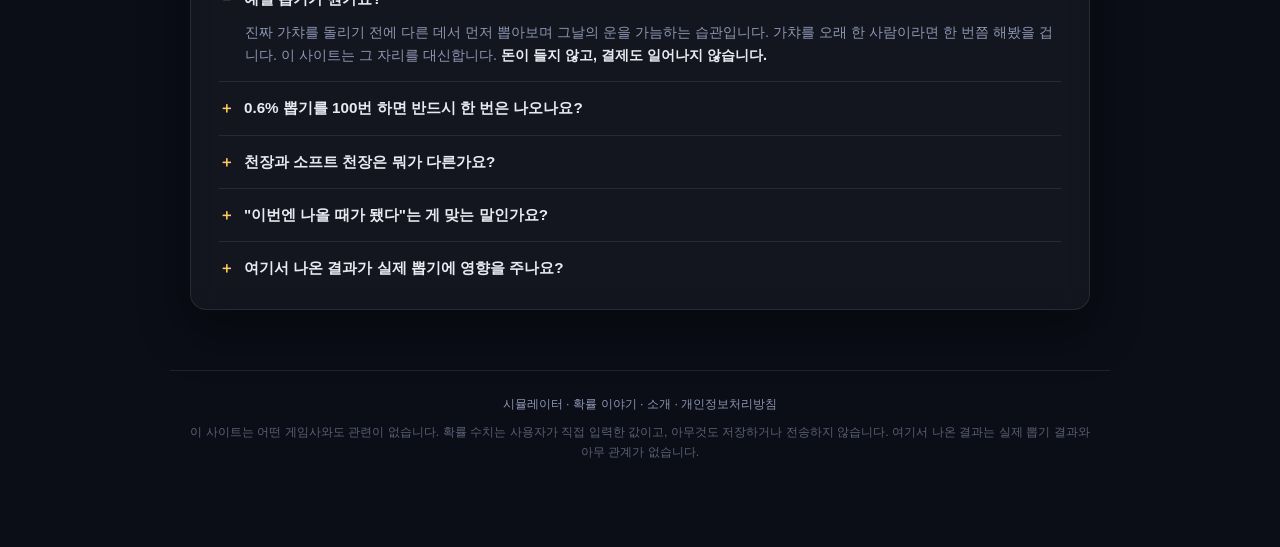
==== commit c0c215ed: "확장자 없는 URL로 통일 Cloudflare Pages가 .html을 자동으로 떼며 308 리다이렉트를 걸어서, canonical과 sitemap이 리다이렉트되는 주소를 가리키고" ====
--- a/index.html
+++ b/index.html
@@ -78,7 +78,7 @@
   <div class="nav-links">
     <a href="/">시뮬레이터</a>
     <a href="/guide/">확률 이야기</a>
-    <a href="/about.html">소개</a>
+    <a href="/about">소개</a>
   </div>
 </nav>
 
@@ -222,7 +222,7 @@
 </main>
 
 <footer>
-  <p><a href="/">시뮬레이터</a> · <a href="/guide/">확률 이야기</a> · <a href="/about.html">소개</a> · <a href="/privacy.html">개인정보처리방침</a></p>
+  <p><a href="/">시뮬레이터</a> · <a href="/guide/">확률 이야기</a> · <a href="/about">소개</a> · <a href="/privacy">개인정보처리방침</a></p>
   <p>이 사이트는 어떤 게임사와도 관련이 없습니다. 확률 수치는 사용자가 직접 입력한 값이고, 아무것도 저장하거나 전송하지 않습니다. 여기서 나온 결과는 실제 뽑기 결과와 아무 관계가 없습니다.</p>
 </footer>
 
